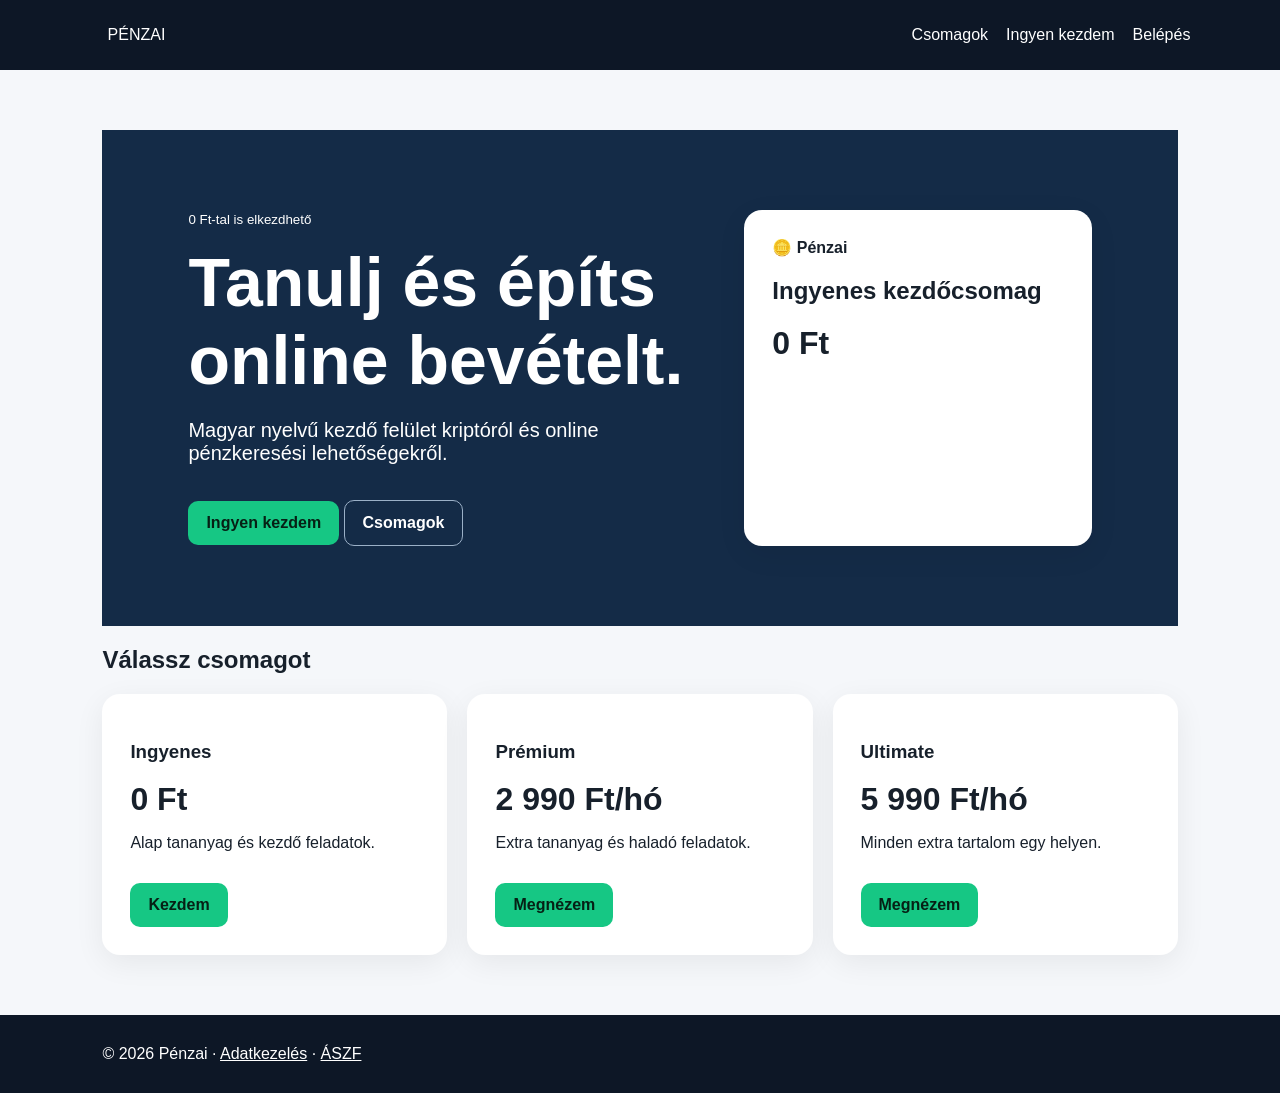
==== index.html @ feada601 "Add files via upload" ====
<!doctype html><html lang="hu"><head><meta charset="utf-8"><meta name="viewport" content="width=device-width,initial-scale=1"><title>Pénzai</title><link rel="stylesheet" href="style.css"></head><body>
<header><a href="index.html">PÉNZAI</a><nav><a href="csomagok.html">Csomagok</a><a href="ingyen.html">Ingyen kezdem</a><a href="belepes.html">Belépés</a></nav></header>
<main><section class="hero"><div><small>0 Ft-tal is elkezdhető</small><h1>Tanulj és építs online bevételt.</h1><p>Magyar nyelvű kezdő felület kriptóról és online pénzkeresési lehetőségekről.</p><a class="btn" href="ingyen.html">Ingyen kezdem</a> <a class="btn alt" href="csomagok.html">Csomagok</a></div><div class="box"><b>🪙 Pénzai</b><h2>Ingyenes kezdőcsomag</h2><strong>0 Ft</strong></div></section>
<section><h2>Válassz csomagot</h2><div class="cards"><article><h3>Ingyenes</h3><b>0 Ft</b><p>Alap tananyag és kezdő feladatok.</p><a class="btn" href="ingyen.html">Kezdem</a></article><article><h3>Prémium</h3><b>2 990 Ft/hó</b><p>Extra tananyag és haladó feladatok.</p><a class="btn" href="csomagok.html">Megnézem</a></article><article><h3>Ultimate</h3><b>5 990 Ft/hó</b><p>Minden extra tartalom egy helyen.</p><a class="btn" href="csomagok.html">Megnézem</a></article></div></section></main><footer>© 2026 Pénzai · <a href="adatkezeles.html">Adatkezelés</a> · <a href="aszf.html">ÁSZF</a></footer></body></html>
---- style.css ----
*{box-sizing:border-box}body{margin:0;font:16px Arial;color:#17202b;background:#f5f7fa}header{height:70px;background:#0d1726;color:white;display:flex;align-items:center;justify-content:space-between;padding:0 7%}header a{color:white;text-decoration:none;margin-left:18px}.hero{padding:80px 8%;display:grid;grid-template-columns:1.5fr 1fr;gap:35px;background:#142b47;color:white}.hero h1{font-size:clamp(40px,6vw,68px);margin:15px 0}.hero p{font-size:20px}.box,article{background:white;color:#17202b;border-radius:18px;padding:28px;box-shadow:0 8px 30px #0001}.box strong,article>b{font-size:32px}main{padding:60px 8%}.narrow{max-width:700px;margin:auto}.cards{display:grid;grid-template-columns:repeat(3,1fr);gap:20px}.btn{display:inline-block;background:#16c784;color:#062015;border:0;border-radius:10px;padding:13px 18px;font-weight:bold;text-decoration:none;cursor:pointer;margin-top:15px}.alt{background:transparent;color:white;border:1px solid #9bb0c7}.notice{padding:15px;background:#e9f3ff;border-radius:10px}form{display:grid;gap:14px;max-width:500px}input{padding:14px;border:1px solid #ccd5df;border-radius:9px;font-size:16px}footer{padding:30px 8%;background:#0d1726;color:white}footer a{color:white}@media(max-width:800px){.hero,.cards{grid-template-columns:1fr}nav a{font-size:13px;margin-left:7px}}
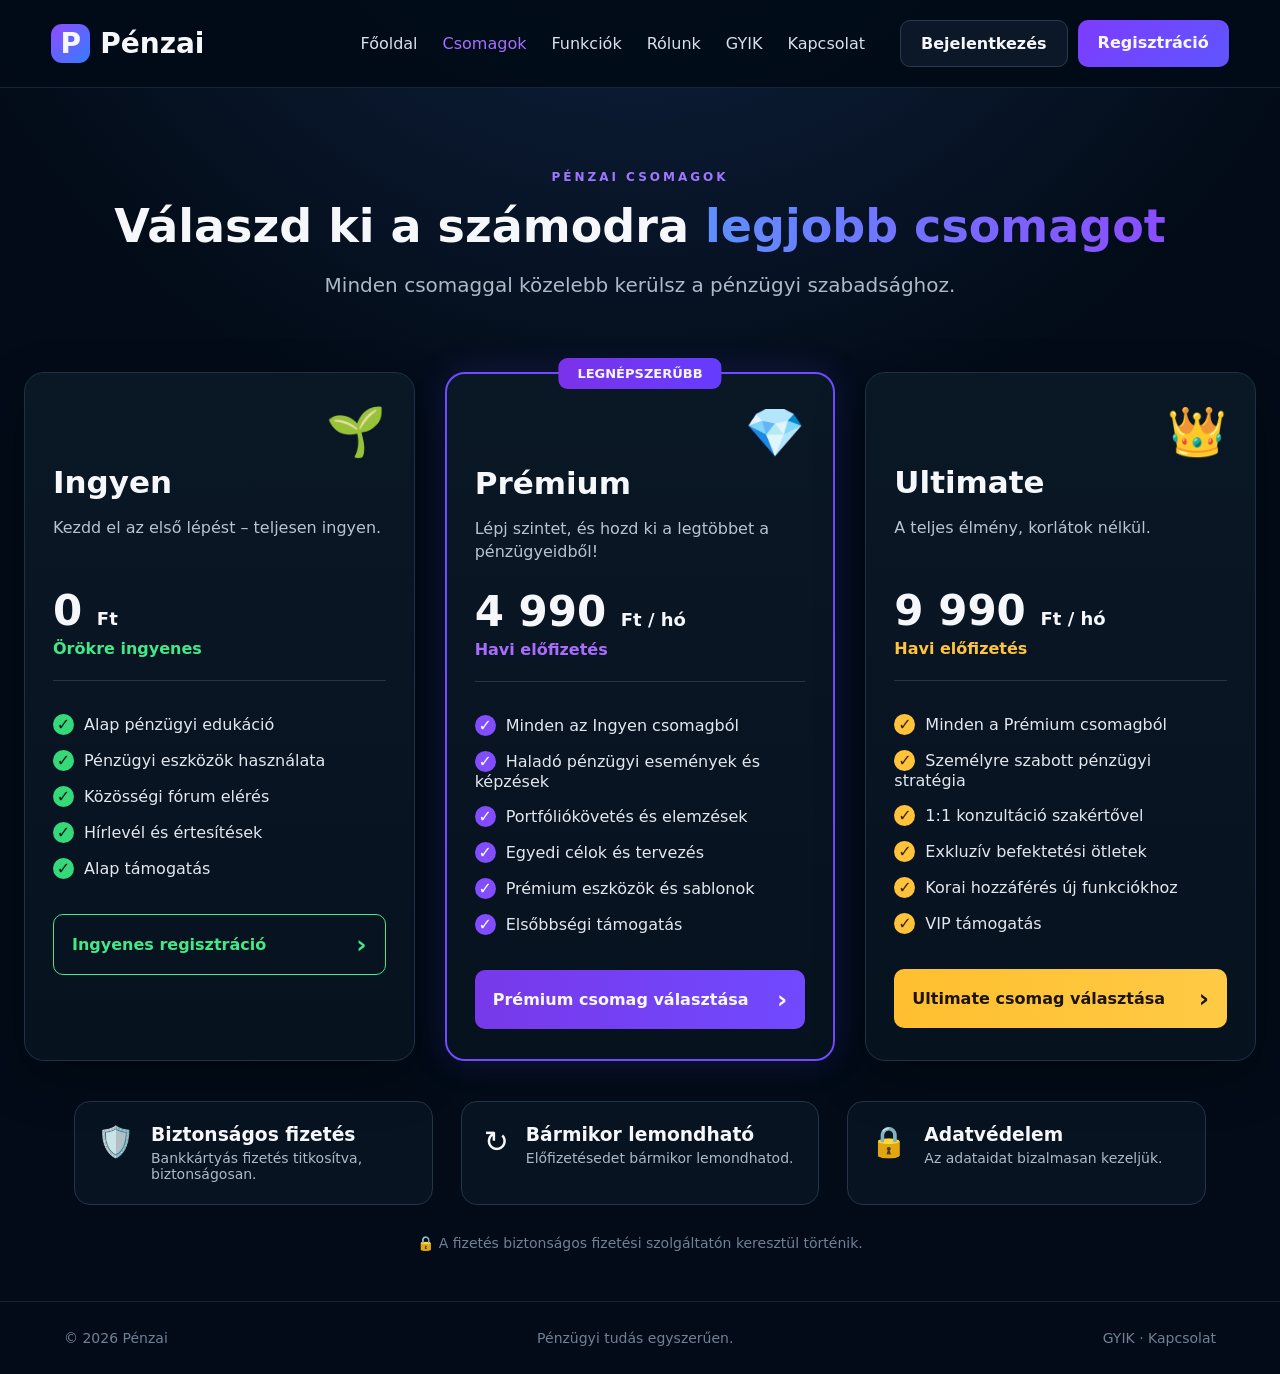
==== commit 9e912ae9: "Add files via upload" ====
--- a/index.html
+++ b/index.html
@@ -1,4 +1,45 @@
-<!doctype html><html lang="hu"><head><meta charset="utf-8"><meta name="viewport" content="width=device-width,initial-scale=1"><title>Pénzai</title><link rel="stylesheet" href="style.css"></head><body>
-<header><a href="index.html">PÉNZAI</a><nav><a href="csomagok.html">Csomagok</a><a href="ingyen.html">Ingyen kezdem</a><a href="belepes.html">Belépés</a></nav></header>
-<main><section class="hero"><div><small>0 Ft-tal is elkezdhető</small><h1>Tanulj és építs online bevételt.</h1><p>Magyar nyelvű kezdő felület kriptóról és online pénzkeresési lehetőségekről.</p><a class="btn" href="ingyen.html">Ingyen kezdem</a> <a class="btn alt" href="csomagok.html">Csomagok</a></div><div class="box"><b>🪙 Pénzai</b><h2>Ingyenes kezdőcsomag</h2><strong>0 Ft</strong></div></section>
-<section><h2>Válassz csomagot</h2><div class="cards"><article><h3>Ingyenes</h3><b>0 Ft</b><p>Alap tananyag és kezdő feladatok.</p><a class="btn" href="ingyen.html">Kezdem</a></article><article><h3>Prémium</h3><b>2 990 Ft/hó</b><p>Extra tananyag és haladó feladatok.</p><a class="btn" href="csomagok.html">Megnézem</a></article><article><h3>Ultimate</h3><b>5 990 Ft/hó</b><p>Minden extra tartalom egy helyen.</p><a class="btn" href="csomagok.html">Megnézem</a></article></div></section></main><footer>© 2026 Pénzai · <a href="adatkezeles.html">Adatkezelés</a> · <a href="aszf.html">ÁSZF</a></footer></body></html>+<!doctype html>
+<html lang="hu">
+<head>
+<meta charset="utf-8">
+<meta name="viewport" content="width=device-width,initial-scale=1">
+<title>Pénzai – Csomagok</title>
+<link rel="stylesheet" href="style.css">
+</head>
+<body>
+<header class="nav">
+<a class="logo" href="index.html"><span class="logo-mark">P</span>Pénzai</a>
+<nav><a href="index.html">Főoldal</a><a class="active" href="#csomagok">Csomagok</a><a href="#funkciok">Funkciók</a><a href="#rolunk">Rólunk</a><a href="#gyik">GYIK</a><a href="#kapcsolat">Kapcsolat</a></nav>
+<div class="nav-actions"><a class="btn dark" href="bejelentkezes.html">Bejelentkezés</a><a class="btn purple" href="regisztracio.html">Regisztráció</a></div>
+</header>
+
+<main>
+<section class="hero" id="csomagok">
+<p class="eyebrow">PÉNZAI CSOMAGOK</p>
+<h1>Válaszd ki a számodra <span>legjobb csomagot</span></h1>
+<p class="subtitle">Minden csomaggal közelebb kerülsz a pénzügyi szabadsághoz.</p>
+</section>
+
+<section class="pricing">
+<article class="card free"><div class="icon">🌱</div><h2>Ingyen</h2><p class="desc">Kezdd el az első lépést – teljesen ingyen.</p><div class="price">0 <small>Ft</small></div><div class="note green">Örökre ingyenes</div>
+<ul><li>Alap pénzügyi edukáció</li><li>Pénzügyi eszközök használata</li><li>Közösségi fórum elérés</li><li>Hírlevél és értesítések</li><li>Alap támogatás</li></ul>
+<a class="plan outline" href="ingyen.html">Ingyenes regisztráció <b>›</b></a></article>
+
+<article class="card featured"><div class="popular">LEGNÉPSZERŰBB</div><div class="icon">💎</div><h2>Prémium</h2><p class="desc">Lépj szintet, és hozd ki a legtöbbet a pénzügyeidből!</p><div class="price">4 990 <small>Ft / hó</small></div><div class="note purple-text">Havi előfizetés</div>
+<ul><li>Minden az Ingyen csomagból</li><li>Haladó pénzügyi események és képzések</li><li>Portfóliókövetés és elemzések</li><li>Egyedi célok és tervezés</li><li>Prémium eszközök és sablonok</li><li>Elsőbbségi támogatás</li></ul>
+<a class="plan purple-bg" href="fizetes.html">Prémium csomag választása <b>›</b></a></article>
+
+<article class="card"><div class="icon">👑</div><h2>Ultimate</h2><p class="desc">A teljes élmény, korlátok nélkül.</p><div class="price">9 990 <small>Ft / hó</small></div><div class="note gold">Havi előfizetés</div>
+<ul><li>Minden a Prémium csomagból</li><li>Személyre szabott pénzügyi stratégia</li><li>1:1 konzultáció szakértővel</li><li>Exkluzív befektetési ötletek</li><li>Korai hozzáférés új funkciókhoz</li><li>VIP támogatás</li></ul>
+<a class="plan gold-bg" href="fizetes.html">Ultimate csomag választása <b>›</b></a></article>
+</section>
+
+<section class="benefits" id="funkciok">
+<div><span>🛡️</span><div><h3>Biztonságos fizetés</h3><p>Bankkártyás fizetés titkosítva, biztonságosan.</p></div></div>
+<div><span>↻</span><div><h3>Bármikor lemondható</h3><p>Előfizetésedet bármikor lemondhatod.</p></div></div>
+<div><span>🔒</span><div><h3>Adatvédelem</h3><p>Az adataidat bizalmasan kezeljük.</p></div></div>
+</section>
+<p class="security">🔒 A fizetés biztonságos fizetési szolgáltatón keresztül történik.</p>
+</main>
+<footer id="kapcsolat"><span>© 2026 Pénzai</span><span id="rolunk">Pénzügyi tudás egyszerűen.</span><span id="gyik">GYIK · Kapcsolat</span></footer>
+</body></html>
--- a/style.css
+++ b/style.css
@@ -1 +1 @@
-*{box-sizing:border-box}body{margin:0;font:16px Arial;color:#17202b;background:#f5f7fa}header{height:70px;background:#0d1726;color:white;display:flex;align-items:center;justify-content:space-between;padding:0 7%}header a{color:white;text-decoration:none;margin-left:18px}.hero{padding:80px 8%;display:grid;grid-template-columns:1.5fr 1fr;gap:35px;background:#142b47;color:white}.hero h1{font-size:clamp(40px,6vw,68px);margin:15px 0}.hero p{font-size:20px}.box,article{background:white;color:#17202b;border-radius:18px;padding:28px;box-shadow:0 8px 30px #0001}.box strong,article>b{font-size:32px}main{padding:60px 8%}.narrow{max-width:700px;margin:auto}.cards{display:grid;grid-template-columns:repeat(3,1fr);gap:20px}.btn{display:inline-block;background:#16c784;color:#062015;border:0;border-radius:10px;padding:13px 18px;font-weight:bold;text-decoration:none;cursor:pointer;margin-top:15px}.alt{background:transparent;color:white;border:1px solid #9bb0c7}.notice{padding:15px;background:#e9f3ff;border-radius:10px}form{display:grid;gap:14px;max-width:500px}input{padding:14px;border:1px solid #ccd5df;border-radius:9px;font-size:16px}footer{padding:30px 8%;background:#0d1726;color:white}footer a{color:white}@media(max-width:800px){.hero,.cards{grid-template-columns:1fr}nav a{font-size:13px;margin-left:7px}}+*{box-sizing:border-box}body{margin:0;background:radial-gradient(circle at 50% -20%,#14284a,#020b17 42%);color:#f5f7fb;font-family:Inter,system-ui,sans-serif;min-height:100vh}a{color:inherit;text-decoration:none}.nav{height:88px;border-bottom:1px solid #172438;display:flex;align-items:center;padding:0 4%;gap:35px;position:sticky;top:0;background:rgba(2,11,23,.92);z-index:5}.logo{font-size:28px;font-weight:800;display:flex;align-items:center;gap:10px;margin-right:auto}.logo-mark{display:grid;place-items:center;width:39px;height:39px;border-radius:11px;background:linear-gradient(135deg,#8f4cff,#347cff)}nav{display:flex;gap:25px}nav a{padding:33px 0;color:#d9e0eb}nav .active,nav a:hover{color:#a86cff}.nav-actions{display:flex;gap:10px}.btn{padding:13px 20px;border-radius:10px;font-weight:700}.dark{border:1px solid #2a394d;background:#0c1827}.purple{background:linear-gradient(135deg,#7d3cff,#5f55ff)}.hero{text-align:center;padding:70px 20px 45px}.eyebrow{font-size:12px;letter-spacing:3px;color:#9e77ff;font-weight:800}.hero h1{font-size:46px;margin:15px 0}.hero h1 span{background:linear-gradient(90deg,#5f8fff,#8b4cff);-webkit-background-clip:text;color:transparent}.subtitle{font-size:20px;color:#aeb9c8}.pricing{max-width:1280px;margin:auto;padding:10px 24px 35px;display:grid;grid-template-columns:repeat(3,1fr);gap:30px}.card{position:relative;background:linear-gradient(180deg,#0a1725,#07121f);border:1px solid #203047;border-radius:20px;padding:30px 28px;min-height:600px;box-shadow:0 18px 50px #0004}.featured{border:2px solid #6e4cff;box-shadow:0 0 35px #6942ff2e}.icon{font-size:48px;text-align:right}.card h2{font-size:31px;margin:4px 0 8px}.desc{color:#b9c3d0;min-height:50px;line-height:1.45}.price{font-size:42px;font-weight:800;margin-top:20px}.price small{font-size:18px}.note{font-weight:700;margin:4px 0 22px}.green{color:#43e889}.purple-text{color:#a96cff}.gold{color:#ffc43d}ul{list-style:none;padding:18px 0 20px;margin:0;border-top:1px solid #263548}li{margin:15px 0;color:#e2e7ef}li:before{content:"✓";display:inline-grid;place-items:center;width:21px;height:21px;border-radius:50%;margin-right:10px;background:#35d979;color:#001b0d;font-weight:900}.featured li:before{background:#824cff;color:white}.card:nth-child(3) li:before{background:#ffc33b;color:#382400}.plan{display:flex;justify-content:space-between;align-items:center;padding:15px 18px;border-radius:10px;font-weight:800}.plan b{font-size:25px}.outline{border:1px solid #43e889;color:#43e889}.purple-bg{background:linear-gradient(90deg,#7739e9,#7149ff)}.gold-bg{background:linear-gradient(90deg,#ffbf2f,#ffca45);color:#1c1505}.popular{position:absolute;top:-16px;left:50%;transform:translateX(-50%);padding:8px 19px;border-radius:9px;background:linear-gradient(90deg,#7b32e9,#653cff);font-weight:900;font-size:13px;white-space:nowrap}.benefits{max-width:1180px;margin:5px auto 20px;padding:0 24px;display:grid;grid-template-columns:repeat(3,1fr);gap:28px}.benefits>div{display:flex;gap:17px;padding:22px;border:1px solid #243449;border-radius:16px;background:#071320}.benefits span{font-size:30px}.benefits h3{margin:0 0 5px}.benefits p{margin:0;color:#aeb9c8;font-size:14px}.security{text-align:center;color:#718095;font-size:14px;margin:30px 0 50px}footer{border-top:1px solid #172438;padding:28px 5%;display:flex;justify-content:space-between;color:#718095;font-size:14px}@media(max-width:900px){.nav{height:auto;padding:18px;flex-wrap:wrap}.nav nav{order:3;width:100%;overflow:auto}.nav nav a{padding:8px}.nav-actions{display:none}.pricing,.benefits{grid-template-columns:1fr;max-width:560px}.hero h1{font-size:36px}}@media(max-width:520px){.hero h1{font-size:31px}.pricing{padding:10px 14px}.card{padding:25px 20px}.benefits{padding:0 14px}footer{flex-direction:column;gap:10px}}
